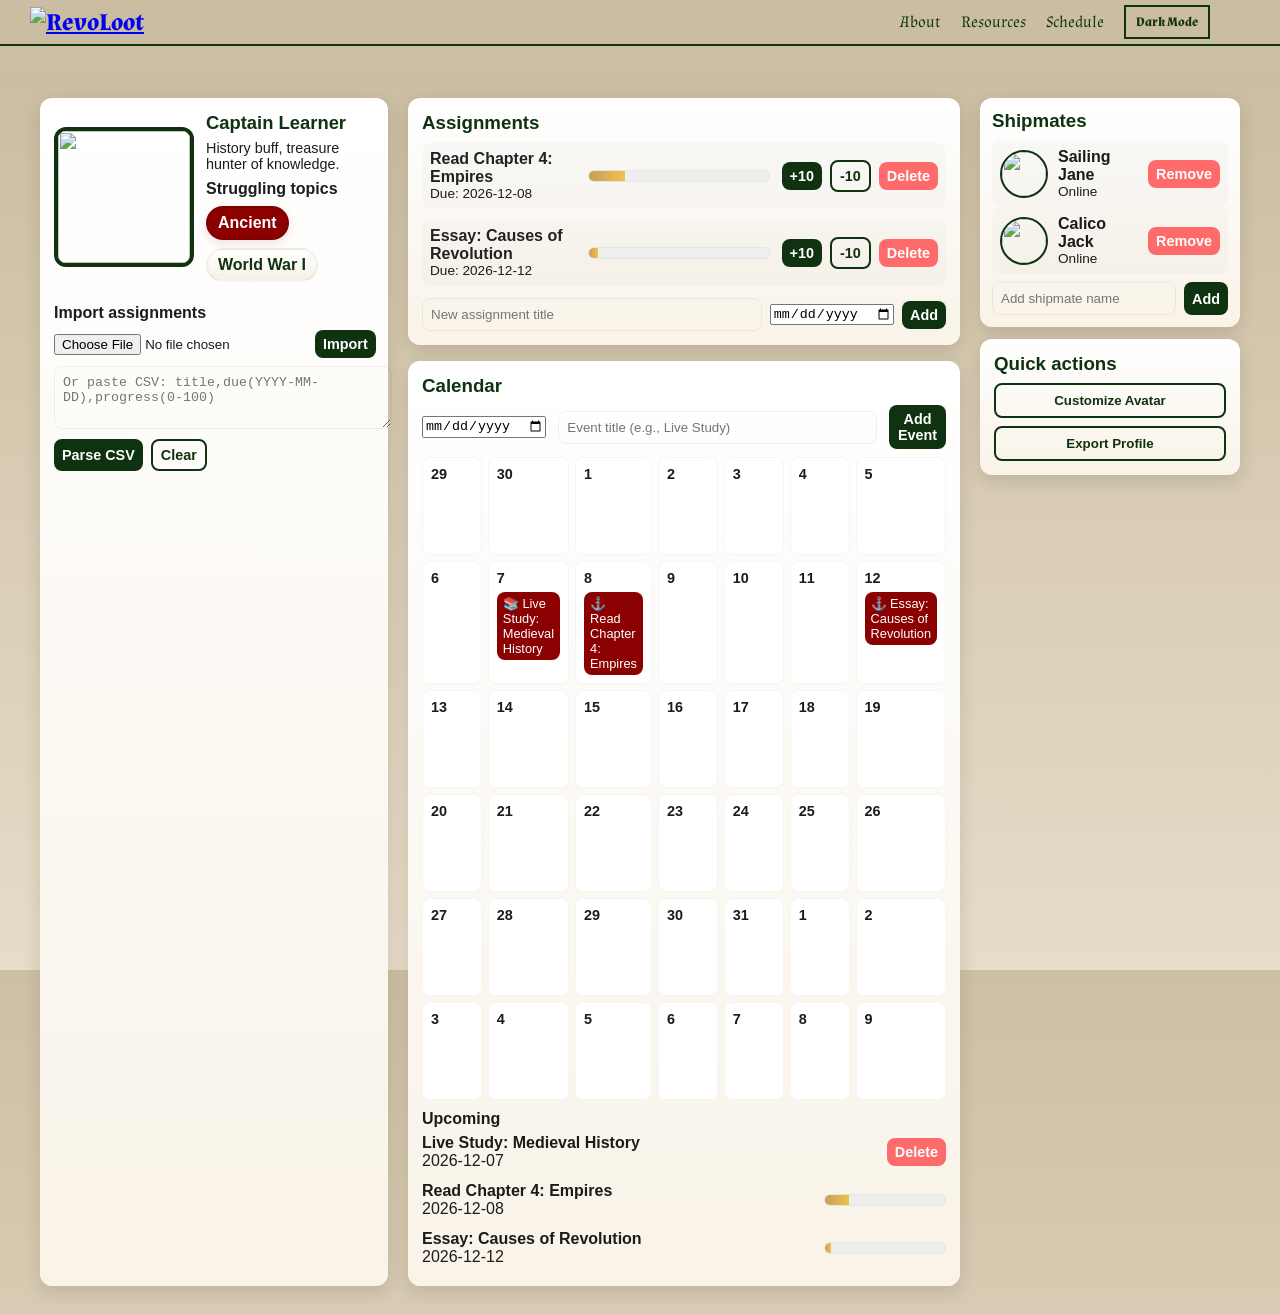
==== index.html @ 97517674 "Add files via upload" ====
<!doctype html>
<html lang="en">
<head>
<meta charset="utf-8" />
<meta name="viewport" content="width=device-width,initial-scale=1" />
<title>Pirate Student Dashboard</title>
<link href="https://fonts.googleapis.com/css2?family=Almendra:wght@400;700&display=swap" rel="stylesheet">

<style>
  :root{
    --bg:#cbbda1; /* beige background */
    --panel:#0f3210; /* dark green */
    --accent:#8b0000; /* dark red */
    --gold:#c5a059; /* gold */
    --muted:#1c1c1c; 
    --dark-bg: #1c1c1c;
    --card-dark: #1f1f1f;
    --text-dark: #222;
    --text-light: #fff;
    --card:#fff8ef;
    --glass: rgba(255,255,255,0.06);
    --shadow: 0 6px 18px rgba(0,0,0,0.12);
    --radius:12px;
    --dark-green: #0f3210; /* dark green */
    --deep-red: #8b0000; /* dark red */
    --beige: #cbbda1; /* beige */
    font-family: Montserrat, sans-serif; 
  }

  html,body{height:100%;margin:0;background:linear-gradient(180deg,var(--bg),#e6dcc8);color:#1b1b1b}
  
  body.dark {
    background: var(--dark-bg);
    color: var(--text-light);
  }

  body.dark .left,
  body.dark .right .card,
  body.dark .center .card {
    background: var(--card-dark);
    color: var(--text-light);
  }

  body.dark .card h3 {
    color: var(--gold);
  }

  body.dark .username {
    color: var(--gold);
  }

  body.dark .bio {
    color: var(--text-light);
  }

  body.dark .muted {
    color: var(--text-light);
    opacity: 0.7;
  }

  body.dark .topic {
    background: var(--card-dark);
    color: var(--text-light);
    border-color: var(--gold);
  }

  body.dark .avatar-btn {
    background: url('background.png') no-repeat center center / cover;
    border-color: var(--gold);
  }

  body.dark .assignment {
    background: rgba(255,255,255,0.05);
  }

  body.dark .assignment .title {
    color: var(--text-light);
  }

  body.dark .assignment .due {
    color: var(--text-light);
    opacity: 0.7;
  }

  body.dark .progress {
    background: rgba(255,255,255,0.1);
  }

  body.dark .btn.ghost {
    color: var(--gold);
    border-color: var(--gold);
  }

  body.dark .day {
    background: rgba(255,255,255,0.05);
    border-color: var(--gold);
  }

  body.dark .day .date {
    color: var(--text-light);
  }

  body.dark .shipmate {
    background: rgba(255,255,255,0.05);
  }

  body.dark .shipmate .name {
    color: var(--text-light);
  }

  body.dark .shipmate .meta {
    color: var(--text-light);
    opacity: 0.7;
  }

  body.dark .shipmate img {
    border-color: var(--gold);
  }

  body.dark .modal {
    background: var(--card-dark);
  }

  body.dark .custom-preview {
    background: var(--card-dark);
  }

  body.dark .preview-stage {
    background: var(--dark-bg);
    border-color: var(--gold);
  }

  body.dark .controls strong {
    color: var(--gold);
  }

  body.dark .option {
    background: var(--dark-bg);
    border-color: var(--gold);
  }

  body.dark input[type="text"],
  body.dark textarea,
  body.dark input[type="date"] {
    background: var(--dark-bg);
    color: var(--text-light);
    border-color: var(--gold);
  }

  body.dark .modal-footer .muted {
    color: var(--text-light);
    opacity: 0.7;
  }

  .app{
    display:flex;
    gap:20px;
    padding:28px;
    max-width:1200px;
    margin:0 auto;
    margin-top: 70px;
  }

  /* Left column: avatar + profile */
  .left {
    width:320px;
    background:linear-gradient(180deg,var(--card),#f6efe0);
    border-radius:var(--radius);
    padding:18px;
    box-shadow:var(--shadow);
    display:flex;
    flex-direction:column;
    gap:12px;
  }

  .avatar-wrap{
    display:flex;
    gap:12px;
    align-items:center;
  }

  /* Avatar preview is a clickable button */
  .avatar-btn{
    width:140px;height:140px;border-radius:12px;border:4px solid var(--panel);
    background: url('background.png') no-repeat center center / cover;
    display:grid;place-items:center;cursor:pointer;position:relative;overflow:hidden;
  }
  .avatar-btn img.layer{
    position:absolute;left:0;top:0;width:100%;height:100%;object-fit:contain;
    pointer-events:none;
  }
  .avatar-meta{
    flex:1;
  }
  .username{
    font-weight:700;font-size:1.15rem;color:var(--panel);
  }
  .bio{
    font-size:0.9rem;color:var(--muted);margin-top:6px;
  }

  .topics{
    display:flex;gap:8px;flex-wrap:wrap;margin-top:8px;
  }
  .topic{
    background:linear-gradient(180deg,#fff,#f7f1e6);
    border:2px solid rgba(0,0,0,0.04);
    padding:6px 10px;border-radius:999px;font-weight:600;color:var(--panel);cursor:pointer;
  }
  .topic.active{background:var(--accent);color:#fff;border-color:rgba(0,0,0,0.08);box-shadow:0 4px 10px rgba(139,31,31,0.12)}

  /* Center column: assignments + calendar */
  .center{
    flex:1;
    display:flex;
    flex-direction:column;
    gap:16px;
  }

  .card{
    background:linear-gradient(180deg,#fff,#f9f3e8);
    border-radius:var(--radius);
    padding:14px;
    box-shadow:var(--shadow);
  }

  .card h3{margin:0 0 8px 0;color:var(--panel)}
  .assignments-list{display:flex;flex-direction:column;gap:10px}
  .assignment{
    display:flex;align-items:center;gap:12px;padding:8px;border-radius:10px;background:rgba(0,0,0,0.02);
  }
  .assignment .meta{flex:1}
  .assignment .title{font-weight:700;color:#222}
  .assignment .due{font-size:0.85rem;color:var(--muted)}
  .progress{
    height:10px;background:#eee;border-radius:999px;overflow:hidden;width:180px;border:1px solid rgba(0,0,0,0.04)
  }
  .progress > i{display:block;height:100%;background:linear-gradient(90deg,var(--gold),#f0c24a);width:0%}

  .assignment .actions{display:flex;gap:8px;align-items:center}
  .btn{
    background:var(--panel);color:#fff;padding:8px 10px;border-radius:8px;border:none;cursor:pointer;font-weight:700;
  }
  .btn.ghost{background:transparent;color:var(--panel);border:2px solid var(--panel)}
  .btn.ghost:hover{border-color:var(--deep-red);color:var(--deep-red)}
  .small{padding:6px 8px;font-size:0.9rem}

  /* Calendar grid (simple) */
  .calendar-grid{
    display:grid;grid-template-columns:repeat(7,1fr);gap:6px;
  }
  .day{
    background:#fff;border-radius:8px;padding:8px;min-height:80px;border:1px solid rgba(0,0,0,0.04);
  }
  .day .date{font-weight:700;color:var(--muted);font-size:0.9rem}
  .event-pill{display:block;background:var(--accent);color:#fff;padding:4px 6px;border-radius:8px;margin-top:6px;font-size:0.8rem;cursor:pointer}

  /* Right column: shipmates */
  .right{
    width:260px;display:flex;flex-direction:column;gap:12px;
  }
  .shipmates{
    background:linear-gradient(180deg,#fff,#f9f3e8);padding:12px;border-radius:var(--radius);box-shadow:var(--shadow);
  }
  .shipmate{display:flex;gap:10px;align-items:center;padding:8px;border-radius:8px;background:rgba(0,0,0,0.02)}
  .shipmate img{width:44px;height:44px;border-radius:999px;border:2px solid var(--panel)}
  .shipmate .name{font-weight:700}
  .shipmate .meta{font-size:0.85rem;color:var(--muted)}

  /* Modal */
  .modal-backdrop{position:fixed;inset:0;background:rgba(0,0,0,0.45);display:none;align-items:center;justify-content:center;z-index:60}
  .modal{width:880px;background:linear-gradient(180deg,#fff,#f7efe0);border-radius:14px;padding:18px;box-shadow:0 20px 60px rgba(0,0,0,0.35);display:grid;grid-template-columns:360px 1fr;gap:14px}
  .custom-preview{background:linear-gradient(180deg,#fff,#f3e9d8);border-radius:10px;padding:12px;display:flex;flex-direction:column;align-items:center;gap:10px}
  .preview-stage{width:300px;height:420px;border-radius:10px;border:4px solid var(--panel);background:linear-gradient(180deg,#fff,#f6efe0);position:relative;overflow:hidden}
  .layer-img{position:absolute;left:0;top:0;width:100%;height:100%;object-fit:contain;pointer-events:none}
  .controls{padding:8px;display:flex;flex-direction:column;gap:8px;overflow:auto}
  .control-row{display:flex;gap:8px;align-items:center}
  .swatch{width:36px;height:36px;border-radius:8px;border:2px solid rgba(0,0,0,0.06);cursor:pointer}
  .option-list{display:flex;gap:8px;flex-wrap:wrap}
  .option{width:64px;height:64px;border-radius:8px;background:#fff;border:2px solid rgba(0,0,0,0.04);display:grid;place-items:center;cursor:pointer}
  .option.selected{outline:3px solid var(--gold)}
  .modal-footer{display:flex;justify-content:space-between;align-items:center;margin-top:8px}

  /* small helpers */
  .muted{color:var(--muted)}
  input[type="text"],textarea{width:100%;padding:8px;border-radius:8px;border:1px solid rgba(0,0,0,0.06);background:transparent}
  .row{display:flex;gap:8px;align-items:center}
  .file-input{display:flex;gap:8px;align-items:center}
  .danger{background:#ff6b6b;color:#fff}
  @media (max-width:980px){
    .app{flex-direction:column;padding:16px}
    .modal{width:92%;grid-template-columns:1fr}
    .left{width:100%}
    .right{width:100%}
  }


  /* Navigation Bar */
  .navbar {
    width: 100%;
    background: var(--beige);
    border-bottom: 2px solid var(--dark-green);
    padding: 5px 30px;
    display: flex;
    justify-content: space-between;
    align-items: center;
    font-family: "Almendra", serif;
    position: fixed;
    top: 0;
    left: 0;
    z-index: 1000;
  }

  body.dark .navbar {
    background: var(--dark-bg);
    border-bottom-color: var(--gold);
  }

  .nav-logo {
    font-size: 24px;
    font-weight: bold;
    color: var(--dark-green);
    flex: 1;
  }

  body.dark .nav-logo {
    color: var(--gold);
  }

  .nav-links {
    display: flex;
    justify-content: flex-end;
    align-items: center;
    gap: 20px;
    flex: 2;
    margin: 0px;
  }

  .nav-links a {
    text-decoration: none;
    color: var(--dark-green);
    font-size: 16px;
    transition: color 0.3s;
  }

  .nav-links a:hover,
  .nav-links a.active {
    color: var(--deep-red);
  }

  .nav-right {
    display: flex;
    justify-content: flex-end;
    margin-right: 100px;
  }

  body.dark .nav-links a {
    color: var(--text-light);
  }

  .dark-toggle {
    padding: 6px 10px;
    border: 2px solid var(--dark-green);
    background: var(--beige);
    cursor: pointer;
    font-family: "Almendra", serif;
    color: var(--dark-green);
    font-weight: bold;
    transition: 0.3s;
    pointer-events: auto;
    z-index: 1001;
    position: relative;
  }

  body.dark .dark-toggle {
    background: var(--card-dark);
    color: var(--text-light);
    border-color: var(--gold);
  }

  .dark-toggle:hover {
    background-color: var(--gold);
    color: var(--text-dark);
  }

  body.dark .dark-toggle:hover {
    background-color: var(--deep-red);
  }

  /* small screens */
  @media (max-width: 900px) {
    .sidebar {
      width: 100%;
    }

    .main {
      width: 100%;
    }
  }
</style>


</head>
<body>
  <nav class="navbar">
    <div class="nav-logo"><a href="StudentDashboard.html"><img src="logo-2.png" alt="RevoLoot" width="100px"></a></div>
    
    <div class="nav-links">
        <a href="about.html">About</a>
        <a href="Resources Page.html">Resources</a>
        <a href="Schedule Page.html">Schedule</a>
        <button class="dark-toggle" id="darkToggle">Dark Mode</button>
    </div>
   
    <div class="nav-right"></div>
</nav>
<div class="app" id="app">
  <div class="left card">
    <div class="avatar-wrap">
      <button id="avatarBtn" class="avatar-btn" title="Click to customize your pirate avatar">
        <!-- Layered preview images (placeholders). These are clickable and will open the modal. -->
        <img class="layer" id="layer-backhair" src="" alt="">
        <img class="layer" id="layer-body" src="" alt="">
        <img class="layer" id="layer-bg" src="" alt="" >
        <img class="layer" id="layer-bottoms" src="" alt="">
        <img class="layer" id="layer-tops" src="" alt="">
        <img class="layer" id="layer-eyes" src="" alt="">
        <img class="layer" id="layer-mouth" src="" alt="">
        <img class="layer" id="layer-accessory1" src="" alt="">
        <img class="layer" id="layer-accessory2" src="" alt="">
        <img class="layer" id="layer-accessory3" src="" alt="">
        <img class="layer" id="layer-fronthair" src="" alt="">
        <img class="layer" id="layer-accessory4" src="" alt="">
      </button>
      <div class="avatar-meta">
        <div class="username" contenteditable="true" id="username">Captain Learner</div>
        <div class="bio" id="bio" contenteditable="true">History buff, treasure hunter of knowledge.</div>
        <div style="margin-top:8px">
          <strong class="muted">Struggling topics</strong>
          <div class="topics" id="topics">
            <div class="topic" data-topic="Ancient">Ancient</div>
            <div class="topic" data-topic="WW1">World War I</div>
            
          </div>
        </div>
      </div>
    </div>

    <div style="margin-top:10px">
      <strong class="muted">Import assignments</strong>
      <div class="file-input" style="margin-top:8px">
        <input type="file" id="csvFile" accept=".csv" />
        <button class="btn small" id="importBtn">Import</button>
      </div>
      <div style="margin-top:8px">
        <textarea id="csvPaste" rows="3" placeholder="Or paste CSV: title,due(YYYY-MM-DD),progress(0-100)"></textarea>
        <div style="display:flex;gap:8px;margin-top:6px">
          <button class="btn small" id="pasteImport">Parse CSV</button>
          <button class="btn small ghost" id="clearAssignments">Clear</button>
        </div>
      </div>
    </div>
  </div>

  <div class="center">
    <div class="card">
      <h3>Assignments</h3>
      <div class="assignments-list" id="assignments"></div>
      <div style="display:flex;gap:8px;margin-top:12px;align-items:center">
        <input type="text" id="newTitle" placeholder="New assignment title" />
        <input type="date" id="newDue" />
        <button class="btn small" id="addAssignment">Add</button>
      </div>
    </div>

    <div class="card">
      <h3>Calendar</h3>
      <div style="display:flex;gap:12px;align-items:center;margin-bottom:8px">
        <input type="date" id="eventDate" />
        <input type="text" id="eventTitle" placeholder="Event title (e.g., Live Study)" />
        <button class="btn small" id="addEvent">Add Event</button>
      </div>
      <div class="calendar-grid" id="calendarGrid"></div>
      <div style="margin-top:10px">
        <strong class="muted">Upcoming</strong>
        <div id="upcomingList"></div>
      </div>
    </div>
  </div>

  <div class="right">
    <div class="shipmates card">
      <h3>Shipmates</h3>
      <div id="shipmateList"></div>
      <div style="display:flex;gap:8px;margin-top:8px">
        <input type="text" id="shipmateName" placeholder="Add shipmate name" />
        <button class="btn small" id="addShipmate">Add</button>
      </div>
    </div>

    <div class="card">
      <h3>Quick actions</h3>
      <div style="display:flex;flex-direction:column;gap:8px">
        <button class="btn ghost" id="openAvatar">Customize Avatar</button>
        <button class="btn ghost" id="exportState">Export Profile</button>
      </div>
    </div>
  </div>
</div>

<!-- Avatar customization modal -->
<div class="modal-backdrop" id="modalBackdrop" aria-hidden="true">
  <div class="modal" role="dialog" aria-modal="true" aria-label="Avatar customization">
    <div class="custom-preview">
      <div style="display:flex;justify-content:space-between;width:100%;align-items:center">
        <strong style="color:var(--panel)">Customize Pirate</strong>
        
      </div>
      <div class="preview-stage" id="previewStage">
        <!-- Layered preview inside modal -->
        <img class="layer-img" id="m-backhair" src="" alt="">
        <img class="layer-img" id="m-body" src="" alt="">
        <img class="layer-img" id="m-bg" src="" alt="">
        <img class="layer-img" id="m-bottoms" src="" alt="">
        <img class="layer-img" id="m-tops" src="" alt="">
        <img class="layer-img" id="m-eyes" src="" alt="">
        <img class="layer-img" id="m-mouth" src="" alt="">
        <img class="layer-img" id="m-accessory1" src="" alt="">
        <img class="layer-img" id="m-accessory2" src="" alt="">
        <img class="layer-img" id="m-accessory3" src="" alt="">
        <img class="layer-img" id="m-fronthair" src="" alt="">
        <img class="layer-img" id="m-accessory4" src="" alt="">
      </div>
      <div style="width:100%;display:flex;gap:8px;justify-content:space-between" class="modal-footer">
        <div class="muted">Click to apply • Double-click to remove</div>
        <div>
          <button class="btn small" id="saveAvatar">Save</button>
          <button class="btn small ghost" id="closeModal">Close</button>
        </div>
      </div>
    </div>

    <div class="controls">
      <div class="control-row">
        <strong>Layers</strong>
      </div>

      <!-- Hair (front/back) -->
      <div>
        <div class="muted">Back Hair</div>
        <div class="option-list" id="backHairList"></div>
      </div>

      <div>
        <div class="muted">Front Hair</div>
        <div class="option-list" id="frontHairList"></div>
      </div>

      <div>
        <div class="muted">Eyes</div>
        <div class="option-list" id="eyesList"></div>
      </div>

      <div>
        <div class="muted">Mouth</div>
        <div class="option-list" id="mouthList"></div>
      </div>

      <div>
        <div class="muted">Tops</div>
        <div class="option-list" id="topsList"></div>
      </div>

      <div>
        <div class="muted">Bottoms</div>
        <div class="option-list" id="bottomsList"></div>
      </div>

      <div>
        <div class="muted">Accessories</div>
        <div class="option-list" id="accessoriesList"></div>
      </div>

      <div>
        <div class="muted">Body</div>
        <div class="option-list" id="bodyList"></div>
      </div>

      <div style="margin-top:8px">
        
      </div>

      <div style="margin-top:8px">
        <div class="muted">Upload custom asset (PNG with transparency)</div>
        <input type="file" id="assetUpload" accept="image/png" />
        <div class="muted" style="font-size:0.85rem">Tip: name files like <code>hair-front-1.png</code> to keep organized.</div>
      </div>

      <div style="margin-top:8px">
        
      </div>
    </div>
  </div>
</div>

<script>
/* ---------------------------
   Data model & persistence
   --------------------------- */
const STORAGE_KEY = 'pirate_dashboard_v1';
const defaultState = {
  profile: {
    username: 'Captain Learner',
    bio: 'History buff, treasure hunter of knowledge.',
    topics: ['Ancient'],
    avatar: {
      // asset keys (strings) map to image URLs or data URLs
      bg: 'background.png', // optional background layer
      backhair: '', fronthair: '', eyes: '', mouth: '', tops: '', bottoms: '', accessory: '',
     
    }
  },
  assignments: [
    // {id,title,due,progress}
  ],
  events: [
    // {id,title,date,type}
  ],
  shipmates: [
    // {id,name,avatar}
  ]
};

function loadState(){
  try{
    const raw = localStorage.getItem(STORAGE_KEY);
    if(!raw) return JSON.parse(JSON.stringify(defaultState));
    return JSON.parse(raw);
  }catch(e){
    console.error('loadState',e);
    return JSON.parse(JSON.stringify(defaultState));
  }
}
function saveState(){
  localStorage.setItem(STORAGE_KEY, JSON.stringify(state));
}
let state = loadState();

/* ---------------------------
   Asset placeholders
   Replace these with your hand-drawn asset URLs or data URLs.
   Each array item should be a URL string (relative path or data URL).
   Example: 'assets/hair-back-1.png'
   --------------------------- */
const ASSETS = {
  backHair: [
    /* 6 back hair assets */
    'back-hair1.png', 'back-hair2.png', 'back-hair3.png', 'back-hair4.png',
  ],
  frontHair: [
    /* 6 front hair assets */
    'front-hair1.png', 'front-hair2.png', 'front-hair3.png', 'front-hair4.png', 'front-hair5.png', 
  ],
  eyes: [
    'eye1.png', 'eye2.png', 'eye3.png', 'eye4.png', 'eye5.png', 'eye6.png', 
  ],
  mouths: [
    'mouth1.png', 'mouth2.png', 'mouth3.png', 'mouth4.png', 'mouth5.png', 'mouth6.png'
  ],
  tops: [
    'top1.png', 'top2.png' /* 2 tops */
  ],
  bottoms: [
    'bottom1.png', 'bottom2.png', 'bottom3.png' /* 3 bottoms */
  ],
  accessories: [
    'Ac1.png', 'Ac2.png', 'Ac3.png', 'Ac4.png' /* 4 accessories */
  ],
  body: [
    'Body1.png', 'Body2.png', 'Body3.png', 'Body4.png' /* 4 body options */
  ],
};
const AVATAR_CANVAS_SIZE = { width: 2000, height: 2703 };
const COLOR_PALETTES = {
  hair: ['#3a2720', '#a56f3f', '#f3d497', '#1e1e1e', '#6b3b2e', '#ffffff'],
  eyes: ['#2f4f4f', '#1c3d7a', '#7f3f9d', '#5a2e1a', '#2c6e2e', '#000000'],
  clothing: ['#8b1f1f', '#2f3b2f', '#d4a017', '#4a6b8b', '#b85d1e', '#6a3f5e']
};

function ensureAvatarColorState(){
  if(!state.profile.avatarColors){
    state.profile.avatarColors = {
      hair: COLOR_PALETTES.hair[0],
      eyes: COLOR_PALETTES.eyes[0],
      clothing: COLOR_PALETTES.clothing[0]
    };
  }
}

// Helper function to convert hex color to hue rotation degrees
function getHueRotation(hexColor){
  const hex = hexColor.replace('#', '');
  const r = parseInt(hex.substr(0, 2), 16) / 255;
  const g = parseInt(hex.substr(2, 2), 16) / 255;
  const b = parseInt(hex.substr(4, 2), 16) / 255;
  const max = Math.max(r, g, b);
  const min = Math.min(r, g, b);
  let h = 0;
  if (max !== min) {
    const d = max - min;
    if (max === r) h = ((g - b) / d + (g < b ? 6 : 0)) / 6;
    else if (max === g) h = ((b - r) / d + 2) / 6;
    else h = ((r - g) / d + 4) / 6;
  }
  return Math.round(h * 360);
}

function injectCustomStyles(){
  const css = `
    .modal { max-height: calc(100vh - 24px); overflow: hidden; }
    .controls { max-height: calc(100vh - 220px); overflow: auto; }
    .preview-stage { max-width: 100%; max-height: calc(100vh - 220px); }
    .color-swatch { width: 28px; height: 28px; border-radius: 8px; border: 2px solid rgba(0,0,0,0.08); cursor: pointer; }
    .color-swatch.selected { outline: 3px solid var(--gold); }
    .color-panel { display: flex; flex-direction: column; gap: 8px; }
    .color-panel .row { display: flex; gap: 8px; flex-wrap: wrap; }
    .avatar-res-note { font-size: 0.85rem; color: var(--muted); margin-top: 6px; }
  `;
  const style = document.createElement('style');
  style.textContent = css;
  document.head.appendChild(style);
}

function makeColorPanel(label, type, palette){
  const wrapper = document.createElement('div');
  wrapper.className = 'color-panel';
  const heading = document.createElement('div');
  heading.className = 'muted';
  heading.innerText = label;
  const row = document.createElement('div');
  row.className = 'row';
  palette.forEach(color => {
    const sw = document.createElement('div');
    sw.className = 'color-swatch';
    sw.dataset.type = type;
    sw.dataset.color = color;
    sw.style.background = color;
    sw.title = color;
    sw.addEventListener('click', () => {
      state.profile.avatarColors[type] = color;
      saveState();
      refreshColorSwatches();
      updateAvatarColorPreview();
    });
    row.appendChild(sw);
  });
  wrapper.appendChild(heading);
  wrapper.appendChild(row);
  return wrapper;
}

function buildColorControls(){
  const controls = document.querySelector('.controls');
  if(!controls || document.getElementById('colorControls')) return;

  const section = document.createElement('div');
  section.id = 'colorControls';
  section.style.display = 'grid';
  section.style.gap = '14px';

  



  const assetSection = Array.from(controls.children).find(el => el.querySelector && el.querySelector('#assetUpload'));
  controls.insertBefore(section, assetSection || controls.lastChild);
  refreshColorSwatches();
}

function refreshColorSwatches(){
  document.querySelectorAll('.color-swatch').forEach(el => {
    const type = el.dataset.type;
    el.classList.toggle('selected', state.profile.avatarColors[type] === el.dataset.color);
  });
}

function setAvatarImageResolution(){
  const allIds = previewIds.concat(modalPreviewIds);
  allIds.forEach(id => {
    const el = document.getElementById(id);
    if(el){
      el.width = AVATAR_CANVAS_SIZE.width;
      el.height = AVATAR_CANVAS_SIZE.height;
    }
  });
}

function updateAvatarColorPreview(){
  const previewStage = document.getElementById('previewStage');
  const hair = state.profile.avatarColors.hair || COLOR_PALETTES.hair[0];
  const clothing = state.profile.avatarColors.clothing || COLOR_PALETTES.clothing[0];
  

  avatarBtn.style.background = `<img src="${state.profile.avatar.bg || background.png}" style="width:100%;height:100%;object-fit:cover;filter:hue-rotate(${getHueRotation(hair)}deg) saturate(150%)">`;
  if(previewStage){
    previewStage.style.background = `background.png`;
    previewStage.style.borderColor = clothing;
  }

  refreshColorSwatches();
  setAvatarImageResolution();
}

const originalInit = init;
init = function(){
  originalInit();
  ensureAvatarColorState();
  injectCustomStyles();
  buildColorControls();
  updateAvatarColorPreview();
};

const originalOpenModal = openModal;
openModal = function(){
  originalOpenModal();
  updateAvatarColorPreview();
};
/* ---------------------------
   Utility helpers
   --------------------------- */
function uid(prefix='id'){return prefix + '_' + Math.random().toString(36).slice(2,9)}
function formatDate(d){ // YYYY-MM-DD
  const dt = new Date(d);
  if(isNaN(dt)) return '';
  return dt.toISOString().slice(0,10);
}

/* ---------------------------
   DOM references
   --------------------------- */
const avatarBtn = document.getElementById('avatarBtn');
const modalBackdrop = document.getElementById('modalBackdrop');
const closeModalBtn = document.getElementById('closeModal');
const openAvatarBtn = document.getElementById('openAvatar');
const saveAvatarBtn = document.getElementById('saveAvatar');

const layerIds = ['backhair','body','bg','bottoms','tops','eyes','mouth','accessory1','accessory2','accessory3','fronthair','accessory4'];
const previewIds = layerIds.map(l => 'layer-' + l);
const modalPreviewIds = layerIds.map(l => 'm-' + l);

const usernameEl = document.getElementById('username');
const bioEl = document.getElementById('bio');
const topicsEl = document.getElementById('topics');

const assignmentsEl = document.getElementById('assignments');
const addAssignmentBtn = document.getElementById('addAssignment');
const newTitleEl = document.getElementById('newTitle');
const newDueEl = document.getElementById('newDue');
const csvFileInput = document.getElementById('csvFile');
const importBtn = document.getElementById('importBtn');
const csvPaste = document.getElementById('csvPaste');
const pasteImportBtn = document.getElementById('pasteImport');
const clearAssignmentsBtn = document.getElementById('clearAssignments');

const calendarGrid = document.getElementById('calendarGrid');
const upcomingList = document.getElementById('upcomingList');
const eventDateEl = document.getElementById('eventDate');
const eventTitleEl = document.getElementById('eventTitle');
const addEventBtn = document.getElementById('addEvent');

const shipmateListEl = document.getElementById('shipmateList');
const addShipmateBtn = document.getElementById('addShipmate');
const shipmateNameEl = document.getElementById('shipmateName');

const exportStateBtn = document.getElementById('exportState');

const assetUpload = document.getElementById('assetUpload');

/* ---------------------------
   Initialize UI
   --------------------------- */
function init(){
  // profile fields
  usernameEl.innerText = state.profile.username;
  bioEl.innerText = state.profile.bio;
  // topics
  Array.from(topicsEl.querySelectorAll('.topic')).forEach(el=>{
    const t = el.dataset.topic;
    if(state.profile.topics.includes(t)) el.classList.add('active');
    el.addEventListener('click',()=>{
      el.classList.toggle('active');
      const t = el.dataset.topic;
      if(el.classList.contains('active')){
        if(!state.profile.topics.includes(t)) state.profile.topics.push(t);
      } else {
        state.profile.topics = state.profile.topics.filter(x=>x!==t);
      }
      saveState();
    });
  });

  // editable username/bio
  usernameEl.addEventListener('input',()=>{ state.profile.username = usernameEl.innerText; saveState(); });
  bioEl.addEventListener('input',()=>{ state.profile.bio = bioEl.innerText; saveState(); });

  // avatar click opens modal
  avatarBtn.addEventListener('click', openModal);
  openAvatarBtn.addEventListener('click', openModal);
  closeModalBtn.addEventListener('click', closeModal);
  saveAvatarBtn.addEventListener('click', ()=>{ applyModalToAvatar(); closeModal(); });

  // assignments
  renderAssignments();
  addAssignmentBtn.addEventListener('click', addAssignmentFromInputs);
  importBtn.addEventListener('click', handleFileImport);
  pasteImportBtn.addEventListener('click', ()=>{ parseCSVText(csvPaste.value); });
  clearAssignmentsBtn.addEventListener('click', ()=>{ state.assignments=[]; saveState(); renderAssignments(); });

  // calendar
  renderCalendar();
  addEventBtn.addEventListener('click', addEventFromInputs);

  // shipmates
  renderShipmates();
  addShipmateBtn.addEventListener('click', addShipmate);

  // export
  exportStateBtn.addEventListener('click', ()=>{ const data = JSON.stringify(state, null, 2); prompt('Copy profile JSON', data); });

  // asset upload
  assetUpload.addEventListener('change', handleAssetUpload);

  // populate modal option lists
  populateOptions();

  // initial avatar preview
  updateAvatarPreview();
}

/* ---------------------------
   Avatar preview & modal logic
   --------------------------- */
  function updateAvatarPreview(){
    // update layered images in main avatar button
    layerIds.forEach(id=>{
      const el = document.getElementById('layer-' + id);
      const src = state.profile.avatar[id] || (id === 'bg' ? 'background.png' : '');
      if(src){
        el.src = src;
        el.style.opacity = 1;
      } else {
        el.src = '';
        el.style.opacity = 0;
      }
    });
    
  }

function openModal(){
  // populate modal preview with current avatar
  layerIds.forEach(id=>{
    const el = document.getElementById('m-' + id);
    const src = state.profile.avatar[id] || (id === 'bg' ? 'background.png' : '');
    el.src = src;
    el.style.opacity = src ? 1 : 0;
  });
  // skin
  document.querySelectorAll('.swatch').forEach(s=>{
    s.classList.toggle('selected', s.dataset.skin === state.profile.avatar.skin);
  });
  modalBackdrop.style.display = 'flex';
  modalBackdrop.setAttribute('aria-hidden','false');
}

function closeModal(){
  modalBackdrop.style.display = 'none';
  modalBackdrop.setAttribute('aria-hidden','true');
}

function applyModalToAvatar(){
  // copy modal preview layers into state
  layerIds.forEach(id=>{
    const el = document.getElementById('m-' + id);
    state.profile.avatar[id] = el.src || '';
  });
  // skin
  const selectedSkin = document.querySelector('.swatch.selected');
  if(selectedSkin) state.profile.avatar.skin = selectedSkin.dataset.skin;
  saveState();
  updateAvatarPreview();
}

/* ---------------------------
   Populate modal option lists
   --------------------------- */
function populateOptions(){
  // helper to create option element
  function makeOption(src, container, layerKey){
    const div = document.createElement('div');
    div.className = 'option';
    const img = document.createElement('img');
    img.src = src || '';
    img.alt = '';
    img.style.width = '100%';
    img.style.height = '100%';
    img.style.objectFit = 'contain';
    div.appendChild(img);
    div.addEventListener('click', ()=>{
      // set modal preview layer
      const preview = document.getElementById('m-' + layerKey);
      preview.src = src;
      preview.style.opacity = src ? 1 : 0;
      // mark selected
      container.querySelectorAll('.option').forEach(o=>o.classList.remove('selected'));
      div.classList.add('selected');
    });
    // Double-click to remove asset from avatar
    div.addEventListener('dblclick', (e)=>{
      e.stopPropagation();
      // Clear modal preview layer
      const preview = document.getElementById('m-' + layerKey);
      preview.src = '';
      preview.style.opacity = 0;
      // Remove selected state from all options in this container
      container.querySelectorAll('.option').forEach(o=>o.classList.remove('selected'));
    });
    container.appendChild(div);
  }

  // back hair
  const backHairList = document.getElementById('backHairList');
  backHairList.innerHTML = '';
  ASSETS.backHair.forEach(src => makeOption(src, backHairList, 'backhair'));
  // front hair
  const frontHairList = document.getElementById('frontHairList');
  frontHairList.innerHTML = '';
  ASSETS.frontHair.forEach(src => makeOption(src, frontHairList, 'fronthair'));
  // eyes
  const eyesList = document.getElementById('eyesList');
  eyesList.innerHTML = '';
  ASSETS.eyes.forEach(src => makeOption(src, eyesList, 'eyes'));
  // mouths
  const mouthList = document.getElementById('mouthList');
  mouthList.innerHTML = '';
  ASSETS.mouths.forEach(src => makeOption(src, mouthList, 'mouth'));
  // tops
  const topsList = document.getElementById('topsList');
  topsList.innerHTML = '';
  ASSETS.tops.forEach(src => makeOption(src, topsList, 'tops'));
  // bottoms
  const bottomsList = document.getElementById('bottomsList');
  bottomsList.innerHTML = '';
  ASSETS.bottoms.forEach(src => makeOption(src, bottomsList, 'bottoms'));
  // accessories - map each to a numbered slot (accessory1, accessory2, accessory3, accessory4)
  const accessoriesList = document.getElementById('accessoriesList');
  accessoriesList.innerHTML = '';
  ASSETS.accessories.forEach((src, index) => {
    const layerKey = 'accessory' + (index + 1);
    makeOption(src, accessoriesList, layerKey);
  });

  // body
  const bodyList = document.getElementById('bodyList');
  bodyList.innerHTML = '';
  ASSETS.body.forEach(src => makeOption(src, bodyList, 'body'));
}

/* ---------------------------
   Asset upload handler
   - Accepts PNG and stores as data URL in the appropriate layer if filename contains layer hint.
   - Filenames should include keywords: backhair, fronthair, eyes, mouth, tops, bottoms, accessory,body
   --------------------------- */
function handleAssetUpload(e){
  const file = e.target.files[0];
  if(!file) return;
  const reader = new FileReader();
  reader.onload = function(ev){
    const dataUrl = ev.target.result;
    const name = file.name.toLowerCase();
    // heuristics to place into ASSETS arrays
    if(name.includes('back') || name.includes('backhair')) ASSETS.backHair.push(dataUrl);
    else if(name.includes('front') || name.includes('fronthair')) ASSETS.frontHair.push(dataUrl);
    else if(name.includes('eye')) ASSETS.eyes.push(dataUrl);
    else if(name.includes('mouth')) ASSETS.mouths.push(dataUrl);
    else if(name.includes('top')) ASSETS.tops.push(dataUrl);
    else if(name.includes('bottom')) ASSETS.bottoms.push(dataUrl);
    else if(name.includes('access') || name.includes('acc')) ASSETS.accessories.push(dataUrl);
    else {  
      // fallback: push to accessories
      ASSETS.accessories.push(dataUrl);
    }
    populateOptions();
  };
  reader.readAsDataURL(file);
}

/* ---------------------------
   Assignments logic
   --------------------------- */
function renderAssignments(){
  assignmentsEl.innerHTML = '';
  if(state.assignments.length === 0){
    assignmentsEl.innerHTML = '<div class="muted">No assignments yet. Import or add one.</div>';
    return;
  }
  state.assignments.sort((a,b)=> new Date(a.due) - new Date(b.due));
  state.assignments.forEach(a=>{
    const div = document.createElement('div');
    div.className = 'assignment';
    const meta = document.createElement('div'); meta.className='meta';
    const title = document.createElement('div'); title.className='title'; title.innerText = a.title;
    const due = document.createElement('div'); due.className='due'; due.innerText = 'Due: ' + formatDate(a.due);
    meta.appendChild(title); meta.appendChild(due);

    const progressWrap = document.createElement('div');
    progressWrap.className = 'progress';
    const bar = document.createElement('i');
    bar.style.width = (a.progress || 0) + '%';
    progressWrap.appendChild(bar);

    const actions = document.createElement('div'); actions.className='actions';
    const inc = document.createElement('button'); inc.className='btn small'; inc.innerText = '+10';
    inc.addEventListener('click', ()=>{ a.progress = Math.min(100,(a.progress||0)+10); saveState(); renderAssignments(); });
    const dec = document.createElement('button'); dec.className='btn small ghost'; dec.innerText = '-10';
    dec.addEventListener('click', ()=>{ a.progress = Math.max(0,(a.progress||0)-10); saveState(); renderAssignments(); });
    const del = document.createElement('button'); del.className='btn small danger'; del.innerText = 'Delete';
    del.addEventListener('click', ()=>{ state.assignments = state.assignments.filter(x=>x.id!==a.id); saveState(); renderAssignments(); });

    actions.appendChild(inc); actions.appendChild(dec); actions.appendChild(del);

    div.appendChild(meta);
    div.appendChild(progressWrap);
    div.appendChild(actions);
    assignmentsEl.appendChild(div);
  });
}

function addAssignmentFromInputs(){
  const title = newTitleEl.value.trim();
  const due = newDueEl.value;
  if(!title || !due) return alert('Please provide title and due date.');
  state.assignments.push({id:uid('a'),title,due,progress:0});
  newTitleEl.value=''; newDueEl.value='';
  saveState(); renderAssignments(); renderCalendar();
}

/* CSV parsing: expects lines like title,due(YYYY-MM-DD),progress */
function parseCSVText(text){
  if(!text) return;
  const lines = text.split(/\r?\n/).map(l=>l.trim()).filter(Boolean);
  lines.forEach(line=>{
    const parts = line.split(',');
    const title = parts[0]?.trim() || 'Untitled';
    const due = parts[1]?.trim() || formatDate(new Date());
    const progress = parseInt(parts[2]) || 0;
    state.assignments.push({id:uid('a'),title,due,progress});
  });
  saveState(); renderAssignments(); renderCalendar();
}

/* File import */
function handleFileImport(){
  const f = csvFileInput.files[0];
  if(!f) return alert('Choose a CSV file first.');
  const reader = new FileReader();
  reader.onload = function(e){
    parseCSVText(e.target.result);
  };
  reader.readAsText(f);
}

/* ---------------------------
   Calendar logic
   - Simple month grid for current month
   - Events include assignments (deadlines) and user events
   --------------------------- */
function getMonthMatrix(year,month){
  // returns array of 42 date objects for grid
  const first = new Date(year,month,1);
  const startDay = first.getDay(); // 0-6 (Sun-Sat)
  const startDate = new Date(year,month,1 - startDay);
  const arr = [];
  for(let i=0;i<42;i++){
    const d = new Date(startDate); d.setDate(startDate.getDate()+i);
    arr.push(d);
  }
  return arr;
}

function renderCalendar(){
  calendarGrid.innerHTML = '';
  const now = new Date();
  const matrix = getMonthMatrix(now.getFullYear(), now.getMonth());
  matrix.forEach(d=>{
    const day = document.createElement('div'); day.className='day';
    const dateLabel = document.createElement('div'); dateLabel.className='date'; dateLabel.innerText = d.getDate();
    day.appendChild(dateLabel);

    // find events on this date
    const dateKey = formatDate(d);
    const events = [
      ...state.events.filter(e=>e.date === dateKey),
      ...state.assignments.filter(a=>formatDate(a.due) === dateKey).map(a=>({id:a.id,title:a.title,type:'assignment'}))
    ];
    events.forEach(ev=>{
      const pill = document.createElement('span');
      pill.className = 'event-pill';
      pill.innerText = (ev.type === 'assignment' ? '⚓ ' : '📚 ') + ev.title;
      pill.addEventListener('click', ()=>{
        if(confirm('Delete this event?')) {
          if(ev.type === 'assignment'){
            state.assignments = state.assignments.filter(x=>x.id!==ev.id);
          } else {
            state.events = state.events.filter(x=>x.id!==ev.id);
          }
          saveState(); renderAssignments(); renderCalendar();
        }
      });
      day.appendChild(pill);
    });

    calendarGrid.appendChild(day);
  });

  // upcoming list (next 10)
  const upcoming = [
    ...state.events.map(e=>({...e,when:new Date(e.date),kind:'event'})),
    ...state.assignments.map(a=>({id:a.id,title:a.title,when:new Date(a.due),kind:'assignment',progress:a.progress}))
  ].filter(x=>!isNaN(x.when)).sort((a,b)=>a.when-b.when).slice(0,10);

  upcomingList.innerHTML = '';
  upcoming.forEach(u=>{
    const div = document.createElement('div');
    div.style.display='flex';div.style.justifyContent='space-between';div.style.alignItems='center';div.style.padding='6px 0';
    const left = document.createElement('div');
    left.innerHTML = `<strong>${u.title}</strong><div class="muted">${formatDate(u.when)}</div>`;
    const right = document.createElement('div');
    if(u.kind === 'assignment'){
      const p = document.createElement('div'); p.className='progress'; p.style.width='120px';
      const i = document.createElement('i'); i.style.width = (u.progress||0)+'%';
      p.appendChild(i); right.appendChild(p);
    } else {
      const del = document.createElement('button'); del.className='btn small danger'; del.innerText='Delete';
      del.addEventListener('click', ()=>{ state.events = state.events.filter(x=>x.id!==u.id); saveState(); renderCalendar(); });
      right.appendChild(del);
    }
    div.appendChild(left); div.appendChild(right);
    upcomingList.appendChild(div);
  });
}

function addEventFromInputs(){
  const date = eventDateEl.value;
  const title = eventTitleEl.value.trim();
  if(!date || !title) return alert('Provide date and title.');
  state.events.push({id:uid('e'),title,date,type:'study'});
  eventDateEl.value=''; eventTitleEl.value='';
  saveState(); renderCalendar();
}

/* ---------------------------
   Shipmates (friends) feature
   --------------------------- */
function renderShipmates(){
  shipmateListEl.innerHTML = '';
  if(state.shipmates.length === 0){
    shipmateListEl.innerHTML = '<div class="muted">No shipmates yet. Add a friend to study with.</div>';
    return;
  }
  state.shipmates.forEach(s=>{
    const div = document.createElement('div'); div.className='shipmate';
    const img = document.createElement('img'); img.src = s.avatar || '';
    const info = document.createElement('div'); info.style.flex='1';
    const name = document.createElement('div'); name.className='name'; name.innerText = s.name;
    const meta = document.createElement('div'); meta.className='meta muted'; meta.innerText = 'Online';
    info.appendChild(name); info.appendChild(meta);
    const remove = document.createElement('button'); remove.className='btn small danger'; remove.innerText='Remove';
    remove.addEventListener('click', ()=>{ state.shipmates = state.shipmates.filter(x=>x.id!==s.id); saveState(); renderShipmates(); });
    div.appendChild(img); div.appendChild(info); div.appendChild(remove);
    shipmateListEl.appendChild(div);
  });
}

function addShipmate(){
  const name = shipmateNameEl.value.trim();
  if(!name) return;
  state.shipmates.push({id:uid('s'),name,avatar:''});
  shipmateNameEl.value='';
  saveState(); renderShipmates();
}

/* ---------------------------
   Initial population of some demo data (only if empty)
   --------------------------- */
(function seedIfEmpty(){
  let changed=false;
  if(state.assignments.length===0){
    state.assignments.push({id:uid('a'),title:'Read Chapter 4: Empires',due:formatDate(new Date(Date.now()+3*24*3600*1000)),progress:20});
    state.assignments.push({id:uid('a'),title:'Essay: Causes of Revolution',due:formatDate(new Date(Date.now()+7*24*3600*1000)),progress:5});
    changed=true;
  }
  if(state.events.length===0){
    state.events.push({id:uid('e'),title:'Live Study: Medieval History',date:formatDate(new Date(Date.now()+2*24*3600*1000)),type:'live'});
    changed=true;
  }
  if(state.shipmates.length===0){
    state.shipmates.push({id:uid('s'),name:'Sailing Jane',avatar:''});
    state.shipmates.push({id:uid('s'),name:'Calico Jack',avatar:''});
    changed=true;
  }
  if(changed) saveState();
})();

/* ---------------------------
   Wire up modal preview click-to-change behavior
   - Clicking the main avatar opens modal; clicking the modal preview layers toggles selection
   --------------------------- */
document.querySelectorAll('.option').forEach(()=>{}); // noop to avoid linter

/* ---------------------------
   Start
   --------------------------- */
init();
</script>
<script>
  // Dark mode toggle
  document.addEventListener('DOMContentLoaded', () => {
    const darkToggle = document.getElementById('darkToggle');
    if (darkToggle) {
      darkToggle.addEventListener('click', (e) => {
        e.preventDefault();
        e.stopPropagation();
        document.body.classList.toggle('dark');
        localStorage.setItem('darkMode', document.body.classList.contains('dark'));
      });
      
      // Restore dark mode preference
      if (localStorage.getItem('darkMode') === 'true') {
        document.body.classList.add('dark');
      }
    }
  });
</script>
</body>
</html>
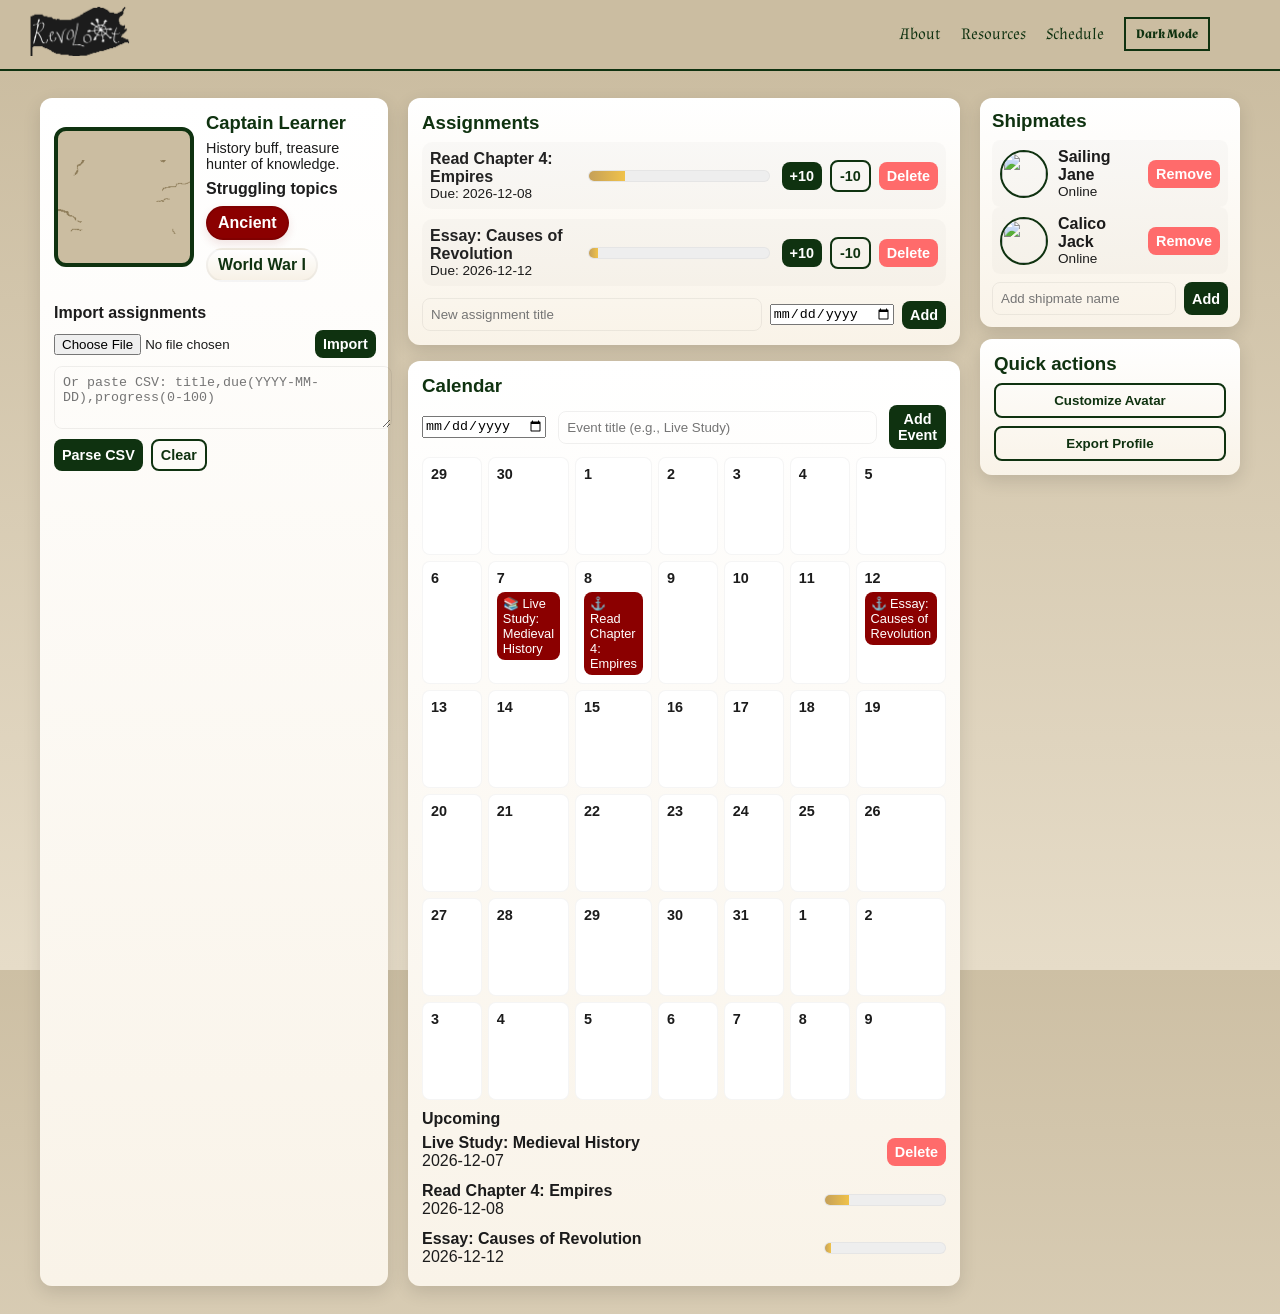
==== commit fd9789f2: "Update index.html" ====
--- a/index.html
+++ b/index.html
@@ -399,6 +399,30 @@
   }
 </style>
 
+  <style>
+    .avatar-btn {
+  position: relative;
+  width: 140px;
+  height: 140px;
+  border-radius: 12px;
+  border: 4px solid var(--panel);
+  background: url('background.png') no-repeat center center / cover;
+  display: grid;
+  place-items: center;
+  cursor: pointer;
+  overflow: hidden;
+}
+
+.avatar-btn img.layer {
+  position: absolute;
+  left: 0;
+  top: 0;
+  width: 100%;
+  height: 100%;
+  object-fit: contain;
+  pointer-events: none;
+}
+  </style>
 
 </head>
 <body>
@@ -1342,4 +1366,4 @@
   });
 </script>
 </body>
-</html>+</html>
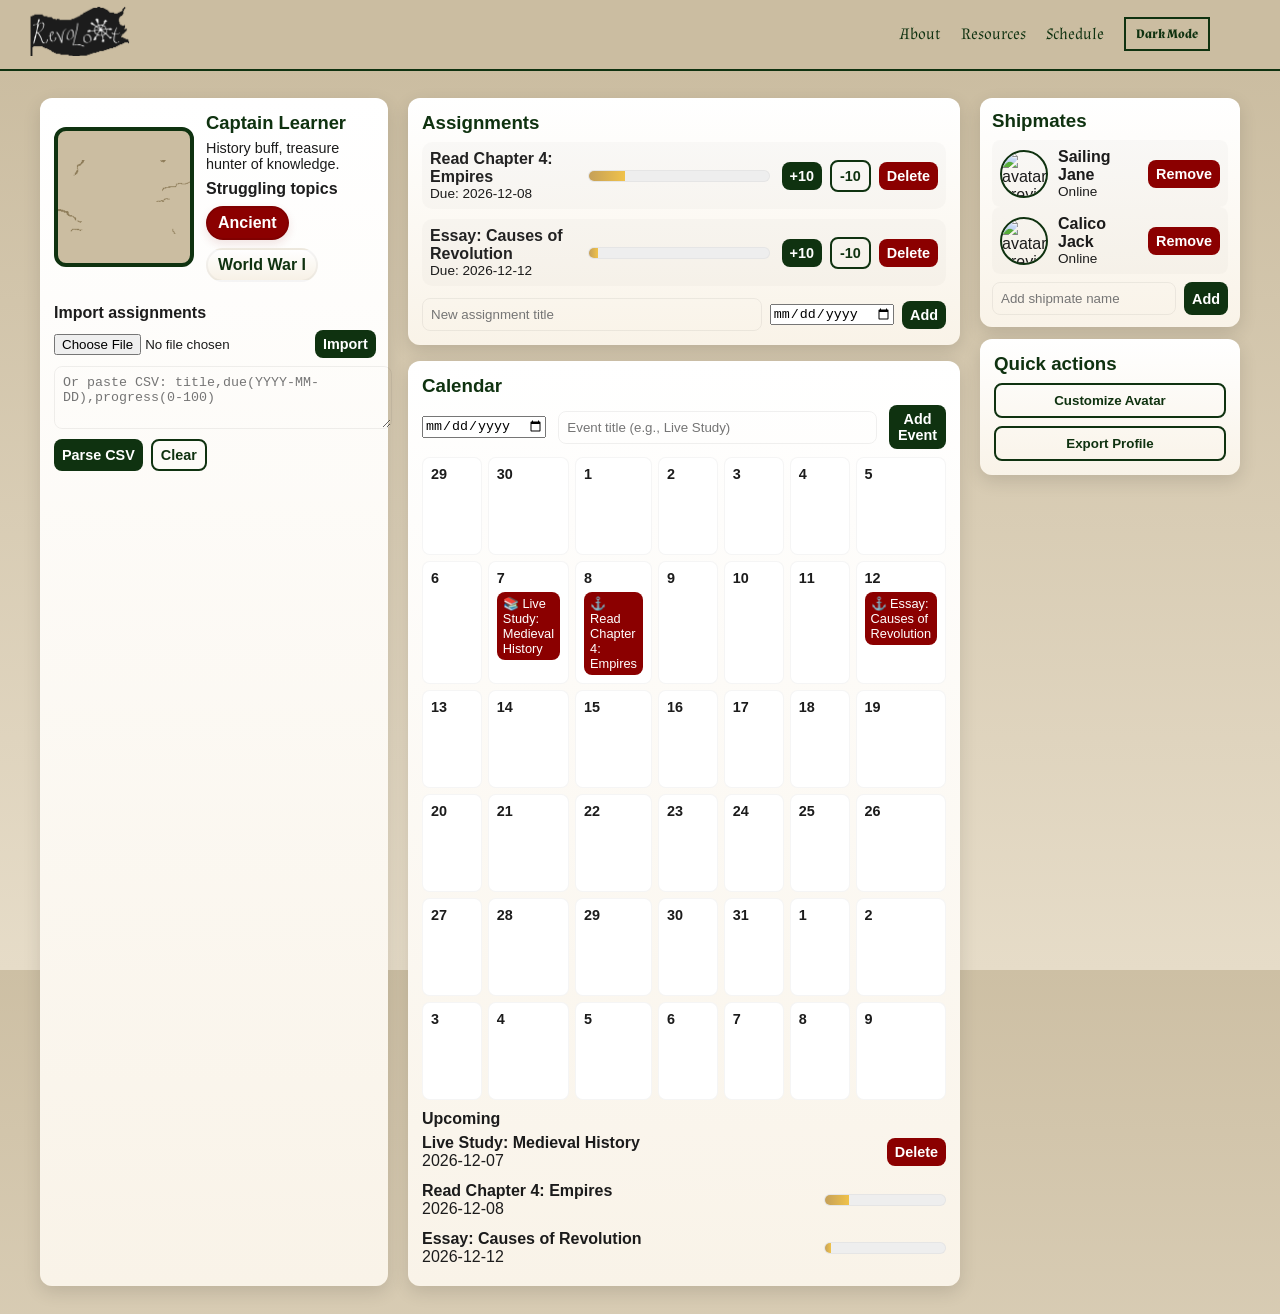
==== commit ccfbee75: "Update index.html" ====
--- a/index.html
+++ b/index.html
@@ -286,7 +286,7 @@
   input[type="text"],textarea{width:100%;padding:8px;border-radius:8px;border:1px solid rgba(0,0,0,0.06);background:transparent}
   .row{display:flex;gap:8px;align-items:center}
   .file-input{display:flex;gap:8px;align-items:center}
-  .danger{background:#ff6b6b;color:#fff}
+   .danger{background:var(--deep-red);color:#fff}
   @media (max-width:980px){
     .app{flex-direction:column;padding:16px}
     .modal{width:92%;grid-template-columns:1fr}
@@ -399,35 +399,11 @@
   }
 </style>
 
-  <style>
-    .avatar-btn {
-  position: relative;
-  width: 140px;
-  height: 140px;
-  border-radius: 12px;
-  border: 4px solid var(--panel);
-  background: url('background.png') no-repeat center center / cover;
-  display: grid;
-  place-items: center;
-  cursor: pointer;
-  overflow: hidden;
-}
-
-.avatar-btn img.layer {
-  position: absolute;
-  left: 0;
-  top: 0;
-  width: 100%;
-  height: 100%;
-  object-fit: contain;
-  pointer-events: none;
-}
-  </style>
 
 </head>
 <body>
   <nav class="navbar">
-    <div class="nav-logo"><a href="StudentDashboard.html"><img src="logo-2.png" alt="RevoLoot" width="100px"></a></div>
+    <div class="nav-logo"><a href="index.html"><img src="logo-2.png" alt="RevoLoot" width="100px"></a></div>
     
     <div class="nav-links">
         <a href="about.html">About</a>
@@ -443,9 +419,9 @@
     <div class="avatar-wrap">
       <button id="avatarBtn" class="avatar-btn" title="Click to customize your pirate avatar">
         <!-- Layered preview images (placeholders). These are clickable and will open the modal. -->
+        <img class="layer" id="layer-bg" src="" alt="" >
         <img class="layer" id="layer-backhair" src="" alt="">
         <img class="layer" id="layer-body" src="" alt="">
-        <img class="layer" id="layer-bg" src="" alt="" >
         <img class="layer" id="layer-bottoms" src="" alt="">
         <img class="layer" id="layer-tops" src="" alt="">
         <img class="layer" id="layer-eyes" src="" alt="">
@@ -542,9 +518,9 @@
       </div>
       <div class="preview-stage" id="previewStage">
         <!-- Layered preview inside modal -->
+        <img class="layer-img" id="m-bg" src="" alt="">
         <img class="layer-img" id="m-backhair" src="" alt="">
         <img class="layer-img" id="m-body" src="" alt="">
-        <img class="layer-img" id="m-bg" src="" alt="">
         <img class="layer-img" id="m-bottoms" src="" alt="">
         <img class="layer-img" id="m-tops" src="" alt="">
         <img class="layer-img" id="m-eyes" src="" alt="">
@@ -1293,7 +1269,7 @@
   }
   state.shipmates.forEach(s=>{
     const div = document.createElement('div'); div.className='shipmate';
-    const img = document.createElement('img'); img.src = s.avatar || '';
+     const img = document.createElement('img'); img.src = s.avatar || ''; img.alt = 'avatar preview';
     const info = document.createElement('div'); info.style.flex='1';
     const name = document.createElement('div'); name.className='name'; name.innerText = s.name;
     const meta = document.createElement('div'); meta.className='meta muted'; meta.innerText = 'Online';
